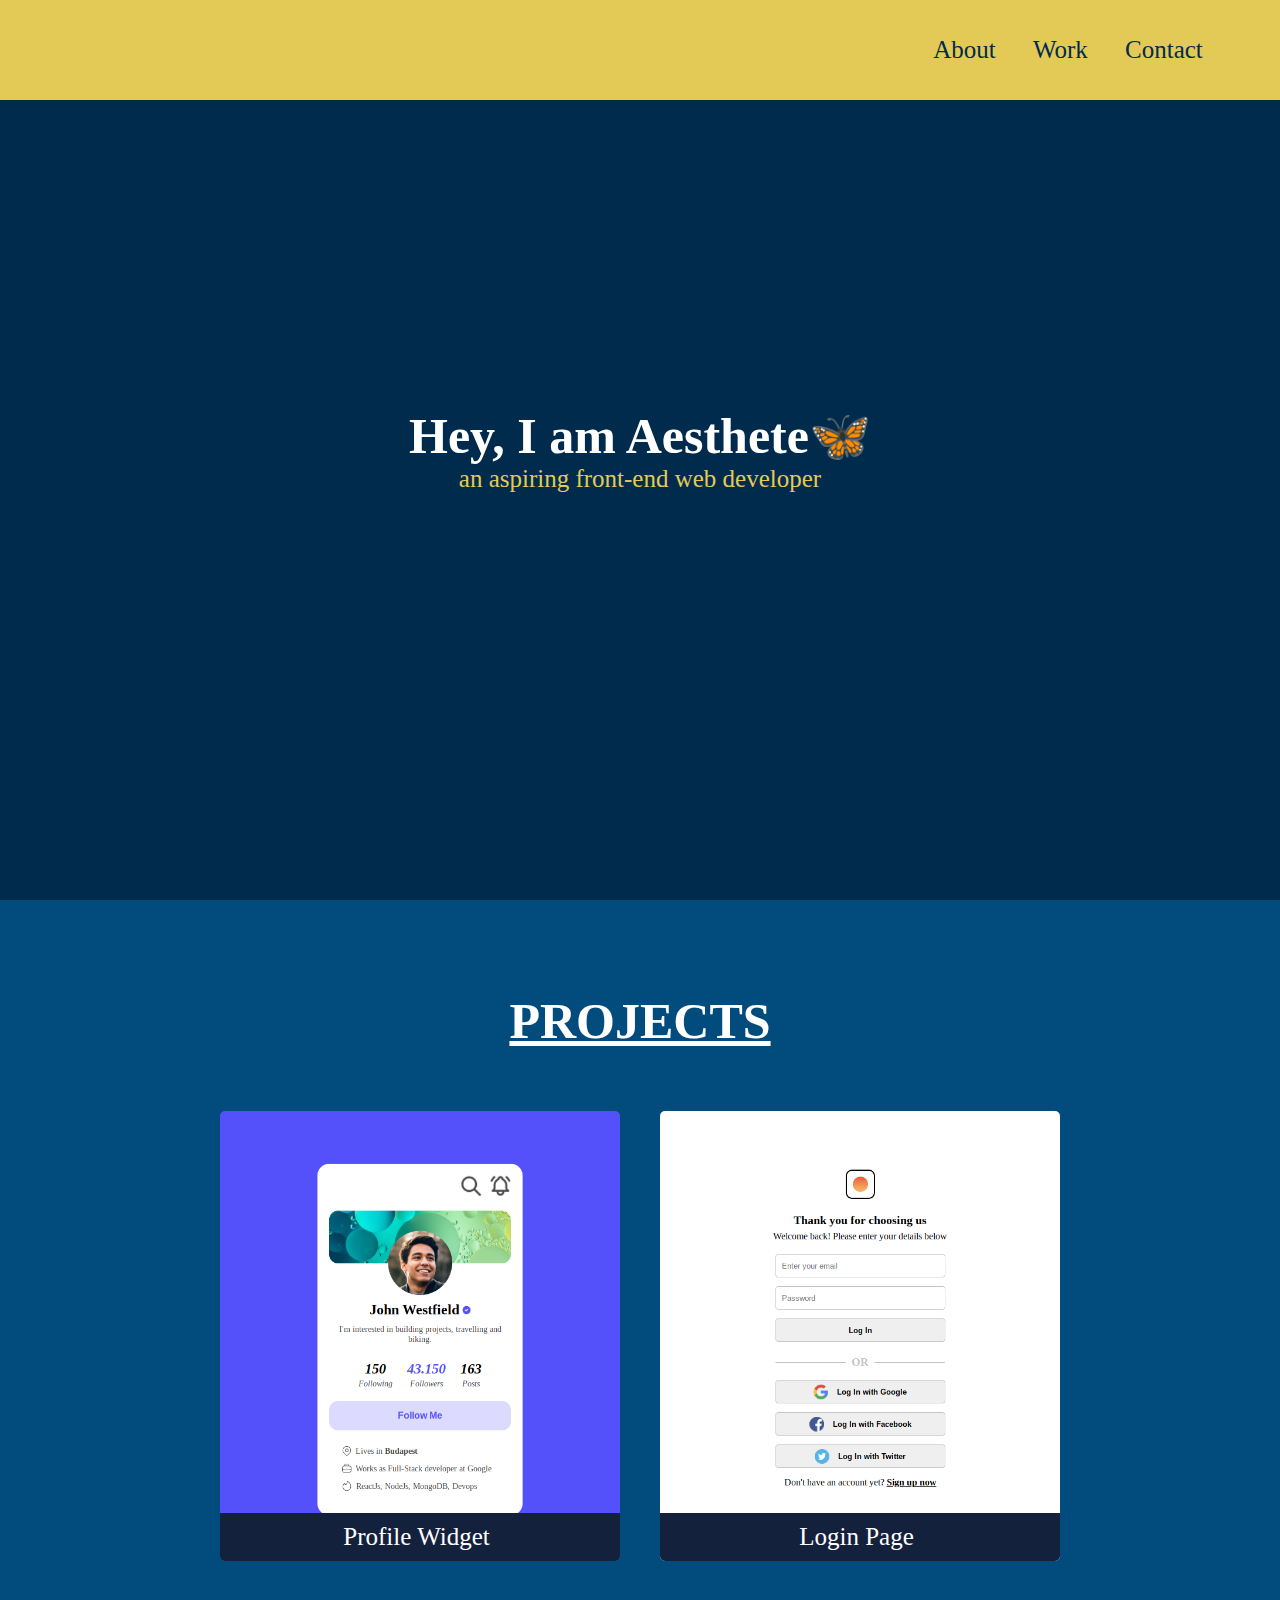
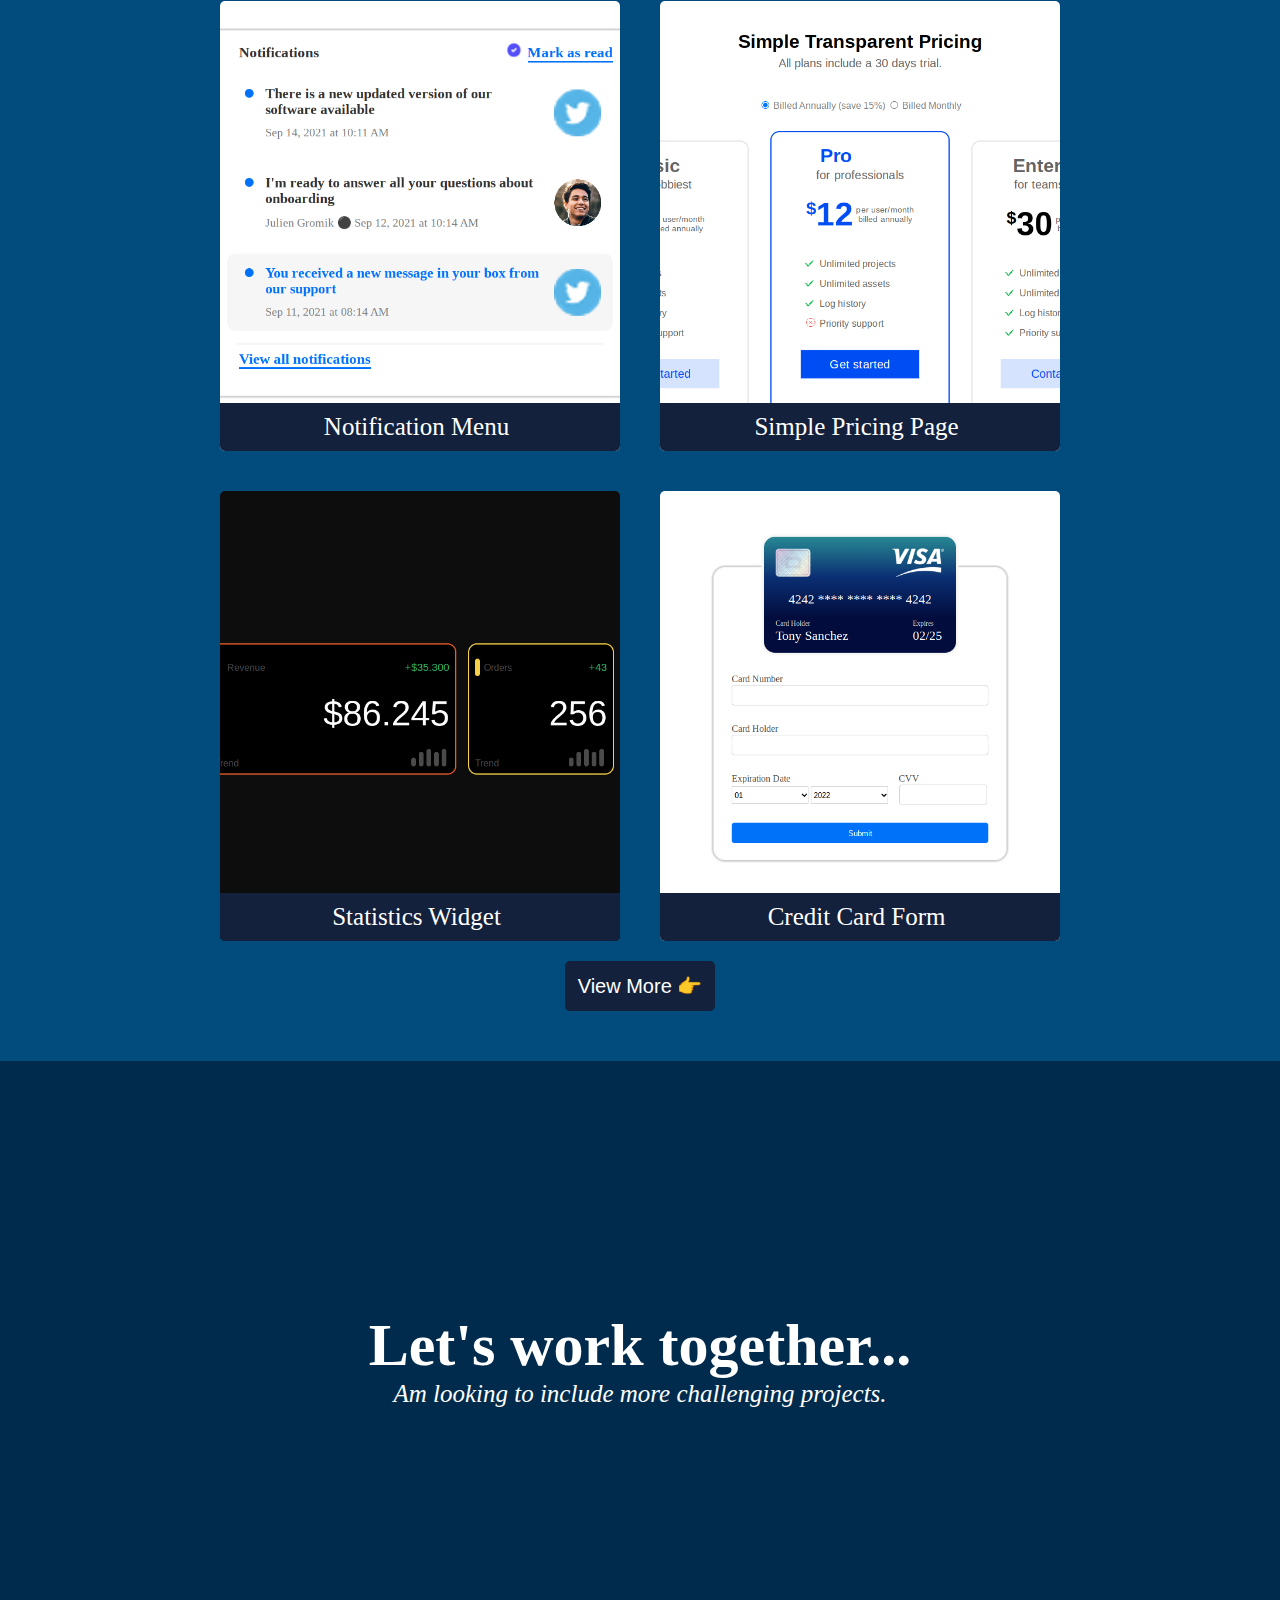
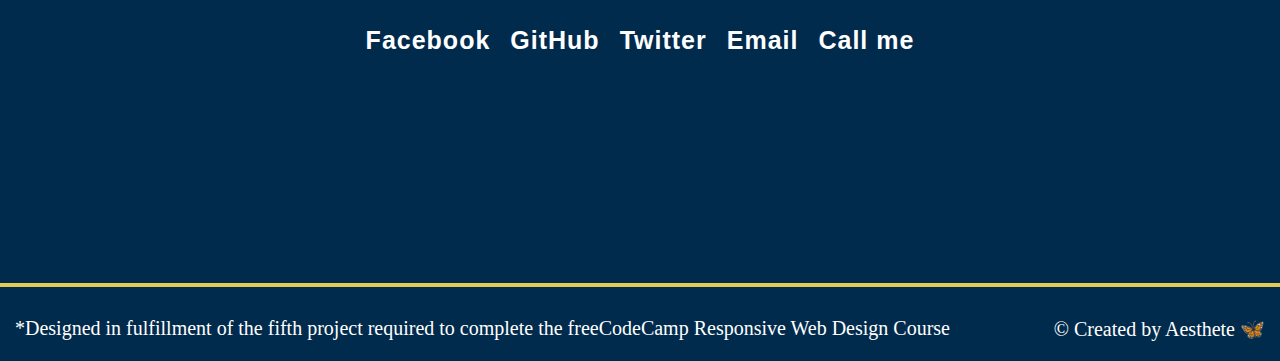
==== fcc portfolio website.html @ 13275517 "Add files via upload" ====
<!DOCTYPE html>
<html lang="en">
  <head>
    <meta charset="UTF-8">
    <title>My Portfolio</title>
    <link href="fcc portfolio.css" rel="stylesheet" />
  </head>

  <body>
    <main>
      <header id="header">
       <nav id="navbar">
        <p><a href="#welcome-section">About</a></p>
        <p><a href="#projects">Work</a></p>
        <p><a href="#contact">Contact</a></p></nav>
      </header>
      <section id="welcome-section">
        <h1>Hey, I am Aesthete🦋</h1>
        <p>an aspiring front-end web developer</p>
      </section>
      
      <section id="projects">
        <h2>PROJECTS</h2>
        
        <div id="works">
          
          <a href="https://wdm-profile-widget.vercel.app/" target="_blank">
        <div class="project-tile one">
          <div class="desc"><p><span><  </span>Profile Widget<span>  /></span></p></div>
        </div>
        </a>
        
        <a href="https://wdm-login-screen.vercel.app/" target="_blank">
        <div class="project-tile two">
          <div class="desc"><p><span><  </span>Login Page<span>  /></span></p></div>
        </div>
        </a>
        
        <a href="https://wdm-challenges.vercel.app/" target="_blank">
        <div class="project-tile three">
          <div class="desc"><p><span><  </span>Notification Menu<span>  /></span></p></div>
        </div>
        </a>
        
        <a href="https://simple-pricing-page.vercel.app/" target="_blank">
        <div class="project-tile four">
          <div class="desc"><p><span><  </span>Simple Pricing Page<span>  /></span></p></div>
        </div>
        </a>
        
        <a href="https://wdm-challenge-stat-widget.vercel.app" target="_blank">
        <div class="project-tile five">
          <div class="desc"><p><span><  </span>Statistics Widget<span>  /></span></p></div>
        </div>
        </a>
        
        <a href="https://wdm-challenges-credit-card.vercel.app/" target="_blank">
        <div class="project-tile six">
          <div class="desc"><p><span><  </span>Credit Card Form<span>  /></span></p></div>
        </div>
        </a>
        
        </div>
        <button><a id="profile-link" href="https://github.com/aesthete797" target="_blank">View More 👉</a></button>
      </section>
      
      <section id="contact">
        <h1>Let's work together...</h1>
        <p id="coffee">Am looking to include more challenging projects.</p>
        
        <div id="social-links">
        <div class="social"><img>Facebook</div>
        <div class="social"><img><a href="https://github.com/aesthete797" target="_blank">GitHub</a></div>
        <div class="social"><img><a href="https://twitter.com/Aesthete797?t=muygWB05vQALbcxVjiDZKw&s=09" target="_blank">Twitter</a></div>
        <div class="social"><img>Email</div>
        <div class="social"><img>Call me</div>
        </div>

      <hr>
      <div id="ze-foot">
        <p>*Designed in fulfillment of the fifth project required to complete the freeCodeCamp Responsive Web Design Course</p>
        <p>© Created by Aesthete 🦋</p>
        </div>
      </section>
  </main>
  </body>
  </html>
---- fcc portfolio.css ----
* {
  box-sizing: border-box;
  transition: 0.3s;
}

html {
	  scroll-behavior: smooth;
}

body {
  margin: auto;
  color: white;
  background-color: #012b4c;
}

#header {
  width:100vw;
  height: 100px;
  display: flex;
  justify-content: right;
  background-color: #e3ca56;
  position: fixed;
}

#navbar {
  width:30%;
  height: 100px;
  display: flex;
  justify-content: space-evenly;
  align-items: center;
  padding-right: 40px;
}

@media screen and (max-width: 900px) {
  #navbar {
    width: 50%;
  }
}

nav p {
  font-size: 25px;
  color: #012b4c;
}

@media screen and (max-width: 900px) {
  nav p {
    font-size: 20px;
  }
}

@media screen and (max-width: 600px) {
  #navbar {
    width: 80%;
  }
}

nav a {
  text-decoration: none;
  color: #012b4c;
}

#welcome-section {
  width: 100vw;
  height: 100vh;
  display: flex;
  flex-direction: column;
  align-items: center;
  justify-content: center;
  text-align: center;
}

#welcome-section h1 {
  font-size: 50px;
  margin: 0;
}

#welcome-section p {
  font-size: 25px;
  margin: 0;
  color: #e3ca56;
}

#projects {
  width: 100vw;
  display: flex;
  flex-direction: column;
  align-items: center;
  justify-content: center;
  background-color: #024c7d;
  padding-top:50px;
  padding-bottom:50px;
}

#projects h2 {
  font-weight: bold;
  font-size: 50px;
  text-decoration: underline;
  text-align: center;
}

#works {
  width: 100%;
  display: flex;
  flex-wrap: wrap;
  justify-content: center;
}

.project-tile  {
  width: 400px;
  height: 450px;
  background: url(666.png);
  background-size: cover;
  background-position: center;
  display: flex;
  align-items: flex-end;
  margin: 20px;
  border-radius: 5px;
}

.project-tile.two {
  background: url(111.png);
  background-size: cover;
}

.project-tile.three {
  background: url(555.png);
  background-size: cover;
  background-position: center;
}

.project-tile.four {
  background: url(444.png);
  background-size: cover;
  background-position: center;
}

.project-tile.five {
  background: url(333.png);
  background-size: cover;
  background-position: center;
}

.project-tile.six {
  background: url(222.png);
  background-size: cover;
  background-position: center;
}


.project-tile .desc {
  background-color: #14213d;
  width: 100%;
  font-size: 25px;
  display: flex;
  justify-content: center;
  border-radius: 0px 0px 5px 5px;
}

a {
  text-decoration: none;
  color: white;
}

.desc span {
  color: yellow;
  visibility: hidden;
}

.project-tile:hover .desc span {
  visibility: visible;
  animation: fadeIn 1.5s;
}

@keyframes fadeIn {
  0% { opacity: 0;}
  100% { opacity: 1;}
}

.desc p {
  margin: auto;
  padding: 10px;
}

button {
  width: 150px;
  height: 50px;
  font-size: 20px;
  color:white;
  background-color: #14213d;
  border: 0;
  border-radius: 5px;
}

#contact {
  width: 100vw;
  height: 100vh;
  display: flex;
  flex-wrap: wrap;
  font-size: 20px;
  flex-direction: column;
}

hr {
   width: 100vw;
   height: 2px;
   border: 2px solid #e3ca56;
}

#contact h1 {
  font-size: 60px;
  font-weight: bold;
  margin: 0;
  text-align: center;
  padding-top: 250px;
}

@media screen and (max-width: 900px) {
  #contact h1 {
    padding-top: 50px;
  }
}

#coffee {
  font-size: 25px;
  font-style: italic;
  margin: 0;
  text-align: center;
}

#social-links{
  display: flex;
  margin: auto;
  justify-content: center;
  width: 70%;
  font-weight: 900;
  font-size: 25px;
  letter-spacing: 1px;
  font-family: Pacifico, sans-serif;
  flex-wrap: wrap;
}

.social {
  padding: 10px;
}

.social:hover {
  animation: jump 1.5s;
}


@keyframes jump {
  0% { transform: translateY(0px) rotateY(0deg);}
  100% { transform: translateY(-10px) rotateY(360deg);}
}


#ze-foot {
  display: flex;
  font-size: 20px;
  padding: 0px 15px;
  justify-content: space-between;
}

@media screen and (max-width: 900px) {
  #ze-foot {
    flex-direction: column;
  }
}
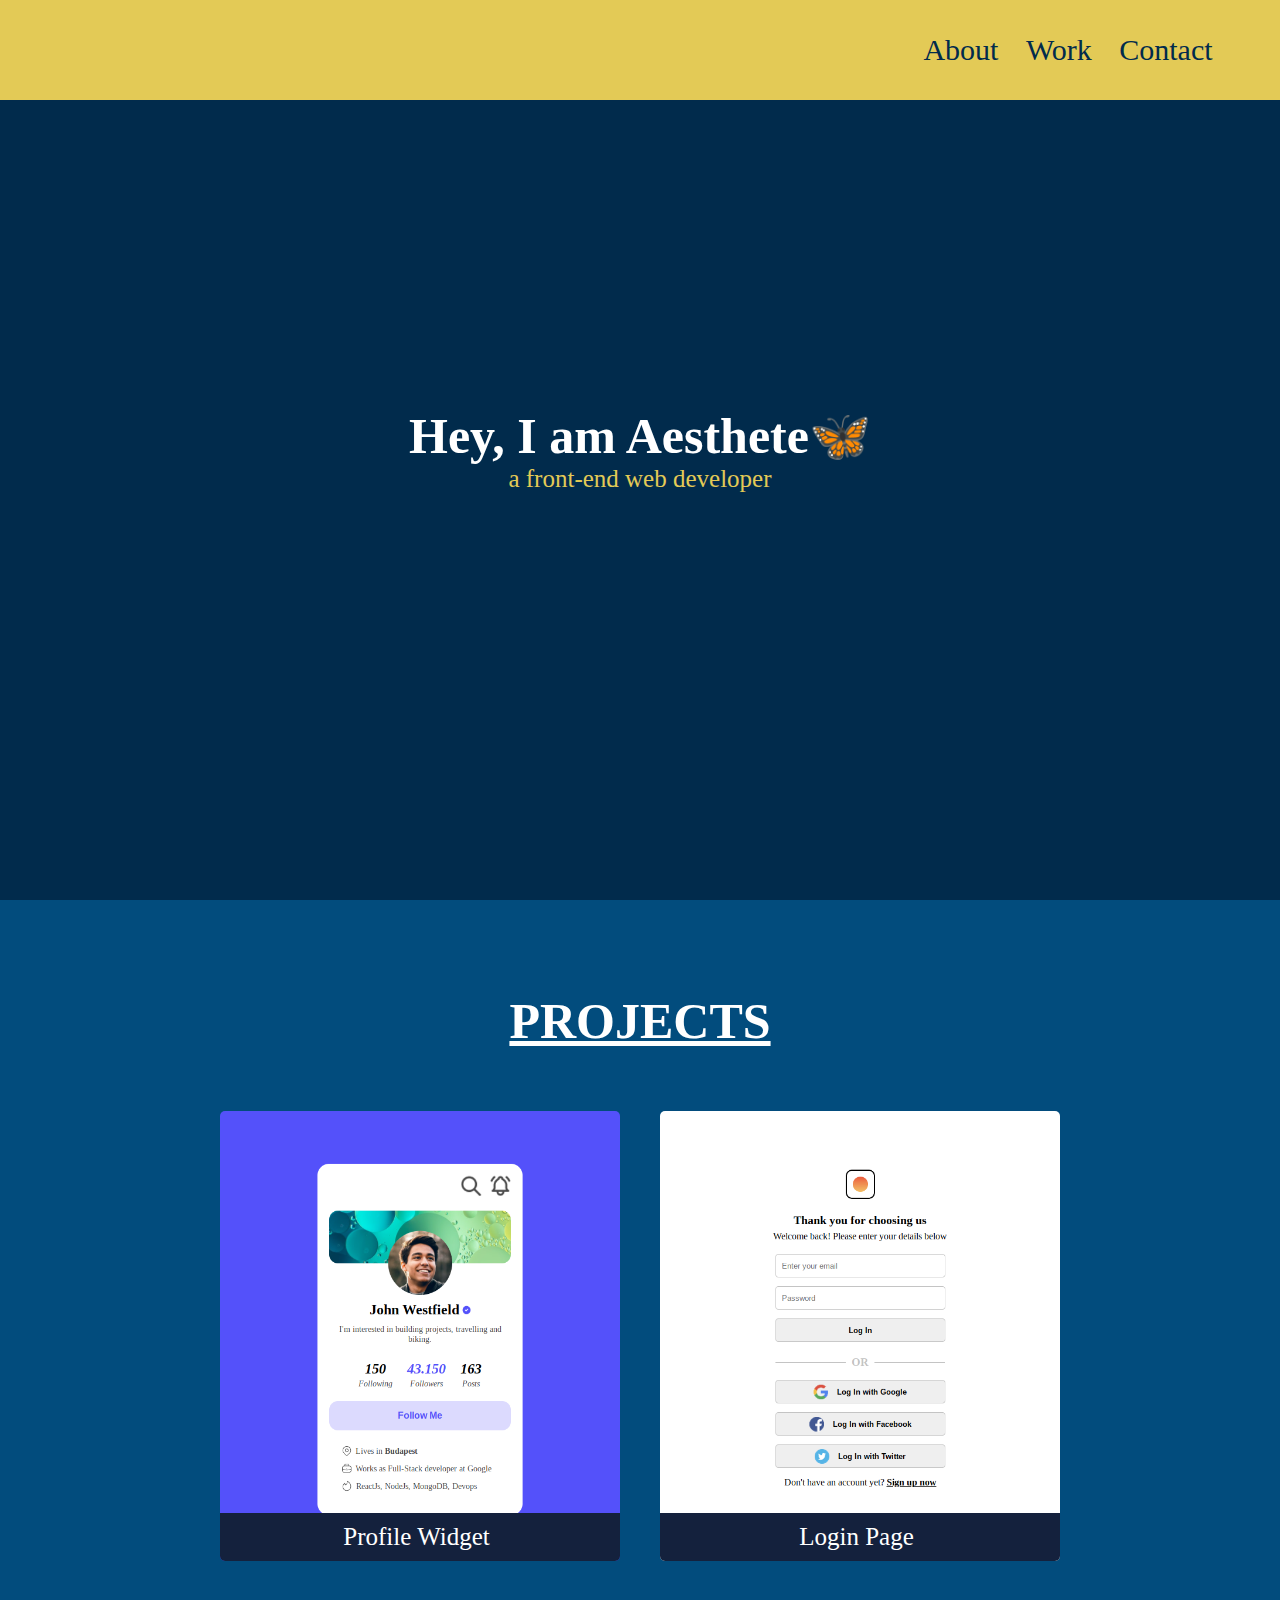
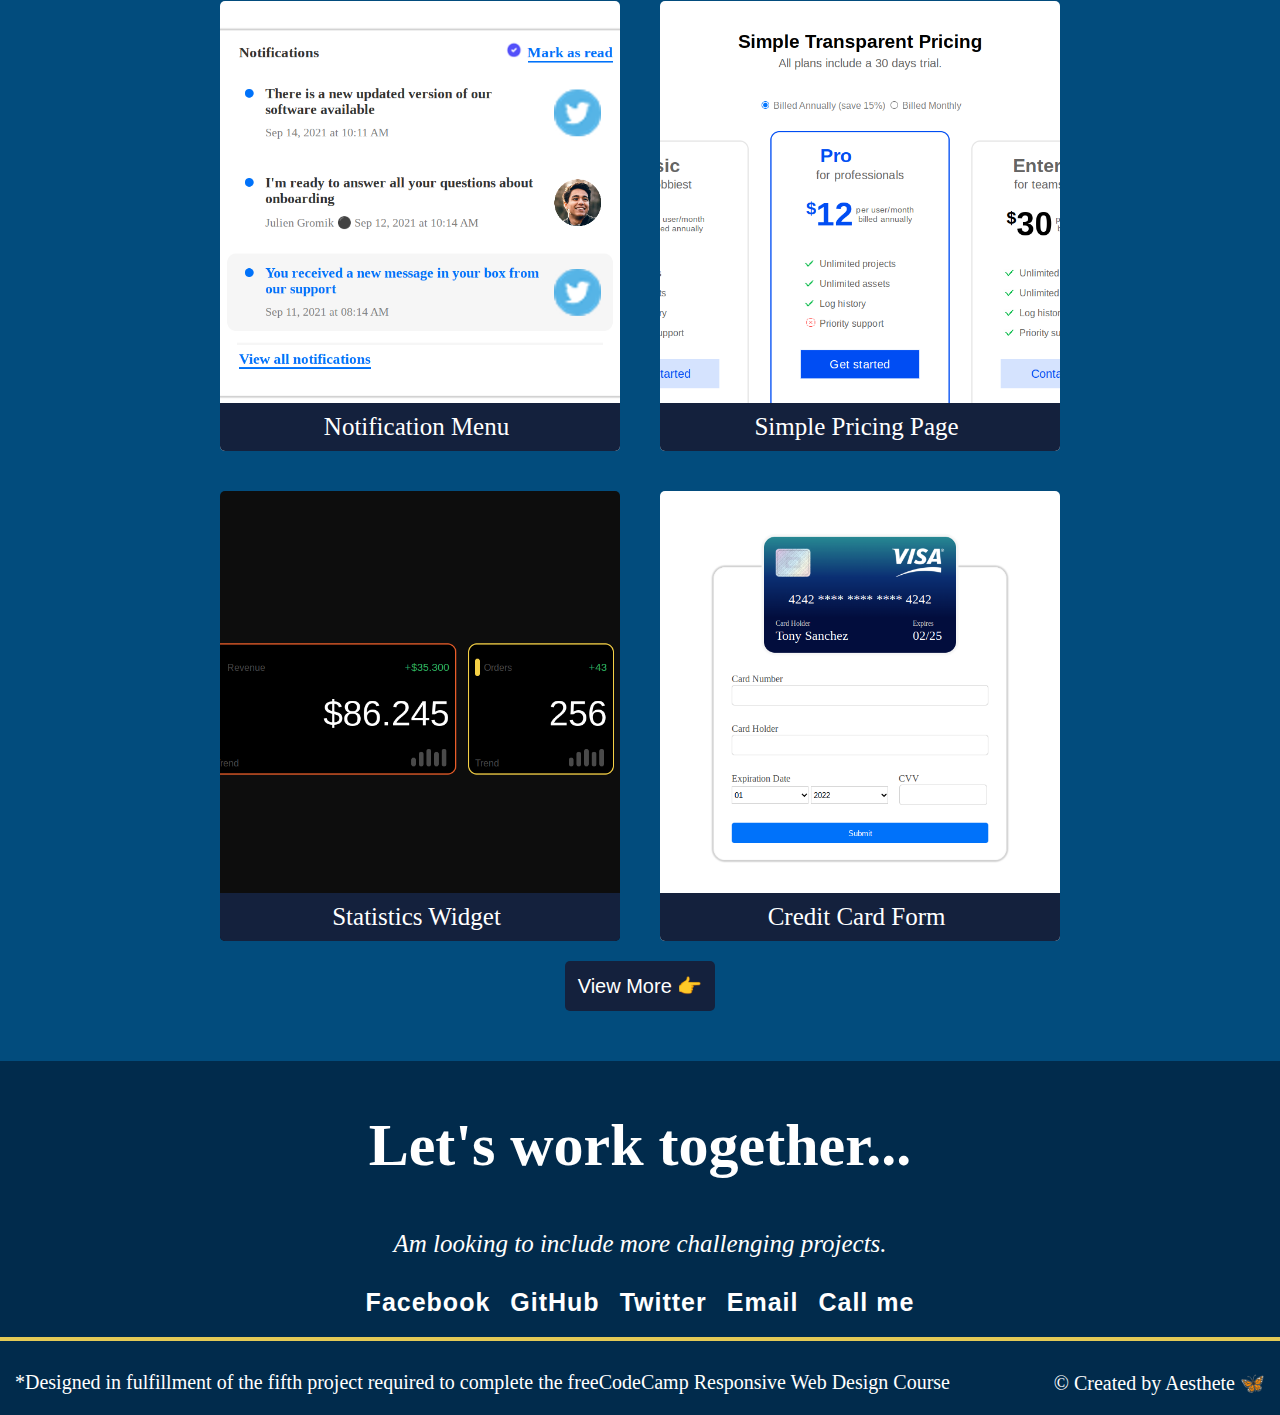
==== commit 6635ef29: "Add files via upload" ====
--- a/fcc portfolio website.html
+++ b/fcc portfolio website.html
@@ -2,6 +2,7 @@
 <html lang="en">
   <head>
     <meta charset="UTF-8">
+    <meta name="viewport" content="width=device-width, initial-scale=1.0">
     <title>My Portfolio</title>
     <link href="fcc portfolio.css" rel="stylesheet" />
   </head>
@@ -15,8 +16,8 @@
         <p><a href="#contact">Contact</a></p></nav>
       </header>
       <section id="welcome-section">
-        <h1>Hey, I am Aesthete🦋</h1>
-        <p>an aspiring front-end web developer</p>
+        <h1>Hey, I am Aesthete<div>🦋</div></h1>
+        <p>a front-end web developer</p>
       </section>
       
       <section id="projects">
--- a/fcc portfolio.css
+++ b/fcc portfolio.css
@@ -11,13 +11,14 @@
   margin: auto;
   color: white;
   background-color: #012b4c;
+  justify-content: center;
 }
 
 #header {
-  width:100vw;
+  width:100%;
   height: 100px;
   display: flex;
-  justify-content: right;
+  justify-content: flex-end;
   background-color: #e3ca56;
   position: fixed;
 }
@@ -31,27 +32,9 @@
   padding-right: 40px;
 }
 
-@media screen and (max-width: 900px) {
-  #navbar {
-    width: 50%;
-  }
-}
-
 nav p {
-  font-size: 25px;
+  font-size: 30px;
   color: #012b4c;
-}
-
-@media screen and (max-width: 900px) {
-  nav p {
-    font-size: 20px;
-  }
-}
-
-@media screen and (max-width: 600px) {
-  #navbar {
-    width: 80%;
-  }
 }
 
 nav a {
@@ -74,6 +57,21 @@
   margin: 0;
 }
 
+h1 div {
+  display: inline-block;
+}
+
+h1:hover div {
+  animation: jump 1.5s;
+}
+
+
+@keyframes jump {
+  0% { transform: translateY(0px) rotateY(0deg);}
+  100% { transform: translateY(-10px) rotateY(360deg);}
+}
+
+
 #welcome-section p {
   font-size: 25px;
   margin: 0;
@@ -81,7 +79,7 @@
 }
 
 #projects {
-  width: 100vw;
+  width: 100%;
   display: flex;
   flex-direction: column;
   align-items: center;
@@ -192,8 +190,8 @@
 }
 
 #contact {
-  width: 100vw;
-  height: 100vh;
+  width: 100%;
+  height: 100%;
   display: flex;
   flex-wrap: wrap;
   font-size: 20px;
@@ -211,13 +209,8 @@
   font-weight: bold;
   margin: 0;
   text-align: center;
-  padding-top: 250px;
-}
-
-@media screen and (max-width: 900px) {
-  #contact h1 {
-    padding-top: 50px;
-  }
+  padding-top: 50px;
+  padding-bottom: 50px;
 }
 
 #coffee {
@@ -225,6 +218,7 @@
   font-style: italic;
   margin: 0;
   text-align: center;
+  padding-bottom: 20px;
 }
 
 #social-links{
@@ -261,8 +255,63 @@
   justify-content: space-between;
 }
 
-@media screen and (max-width: 900px) {
+@media (max-width: 992px) {
+  #navbar {
+    width: 50%;
+  }
+  
+   #ze-foot {
+  display: flex;
+  flex-direction: column;
+  align-items: center;
+  }
+  
+  #ze-foot p {
+    margin: 5px;
+  }
+}
+
+@media (max-width: 550px) {
+  nav p {
+  font-size: 25px;
+  }
+}
+
+@media (max-width: 420px) {
+  nav p {
+  font-size: 18px;
+  }
+  
+  .project-tile  {
+  margin: 5px;
+  }
+  
+   #ze-foot p {
+    text-align: center;
+  }
+  
+}
+
+@media (max-width: 375px) {
+  nav p {
+  font-size: 18px;
+  }
+  
+  #navbar {
+  width:80%;
+  height: 100px;
+  padding-right: 0;
+  }
+  
+  .project-tile  {
+  width: 370px;
+  height: 430px;
+  margin: 20px 2px;
+  }
+  
   #ze-foot {
-    flex-direction: column;
-  }
-}+  display: flex;
+  font-size: 16px;
+  flex-direction: column;
+  }
+}
